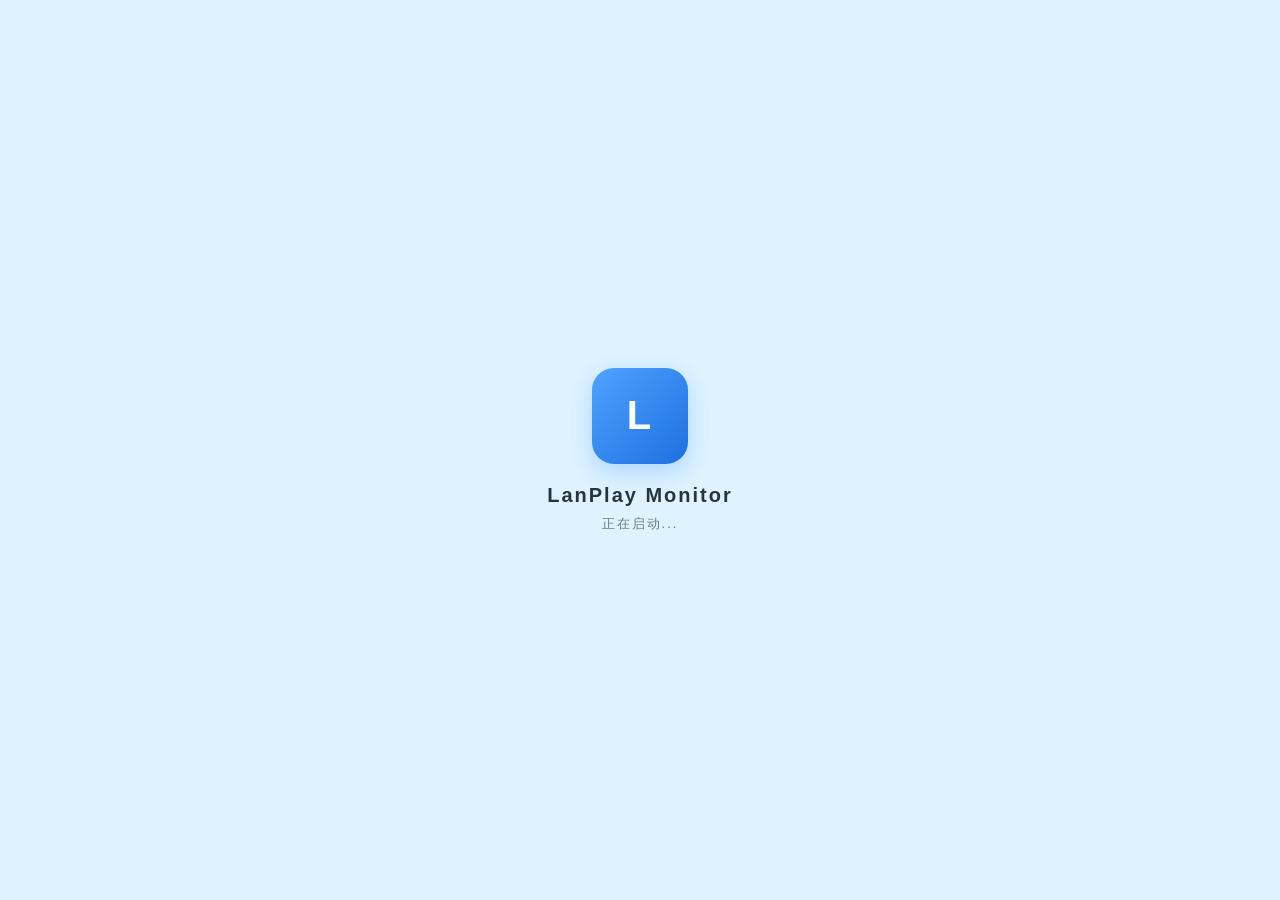
==== assets/_load.html @ ebf6ed11 "Create _load.html" ====
<!DOCTYPE html>
<html lang="zh-CN">
<head>
    <meta charset="utf-8">
    <meta name="viewport" content="width=device-width, initial-scale=1, viewport-fit=cover">
    <!-- 让 WebView 加载页背景与原生 presplash 完全一致，避免闪现紫色三柱 -->
    <title>LanPlay Monitor</title>
    <style>
        html, body {
            margin: 0;
            padding: 0;
            width: 100%;
            height: 100%;
            /* 与 buildozer.spec 中 android.presplash_color、styles.xml 中 windowSplashScreenBackground 保持一致 */
            background-color: #DFF3FF;
            /* 去掉默认滚动条/高亮，保证从原生闪屏到 WebView 无视觉跳变 */
            overflow: hidden;
            -webkit-tap-highlight-color: transparent;
        }
        /* 彻底隐藏默认 .loader 三根紫色柱（即使旧 CSS 被缓存也无效） */
        .loader, .loader:before, .loader:after {
            display: none !important;
            width: 0 !important;
            height: 0 !important;
            background: transparent !important;
            animation: none !important;
            -webkit-animation: none !important;
        }
        /* 可选：居中放一个和应用一致的 logo/文字，让等待更自然。
           如不需要任何元素，把下面 .brand 块删掉即可，只剩纯色背景 */
        .brand {
            position: fixed;
            left: 0; right: 0; top: 0; bottom: 0;
            display: flex;
            align-items: center;
            justify-content: center;
            flex-direction: column;
            font-family: -apple-system, "PingFang SC", "Microsoft YaHei", sans-serif;
            color: #0F1923;
            letter-spacing: 2px;
            user-select: none;
        }
        .brand .logo {
            width: 96px;
            height: 96px;
            border-radius: 22px;
            background: #2E8BFF linear-gradient(135deg, #4FA3FF 0%, #1E6FE0 100%);
            display: flex;
            align-items: center;
            justify-content: center;
            color: #fff;
            font-size: 40px;
            font-weight: 700;
            margin-bottom: 20px;
            box-shadow: 0 8px 24px rgba(46,139,255,0.28);
        }
        .brand .title {
            font-size: 20px;
            font-weight: 600;
            opacity: 0.88;
        }
        .brand .sub {
            margin-top: 8px;
            font-size: 13px;
            opacity: 0.55;
        }
    </style>
</head>
<body>
    <div class="brand">
        <div class="logo">L</div>
        <div class="title">LanPlay Monitor</div>
        <div class="sub">正在启动...</div>
    </div>
    <!-- 保留 load 容器但清空，防止默认 loader 被脚本插入 -->
    <div id="load" style="height:100%"></div>
</body>
</html>
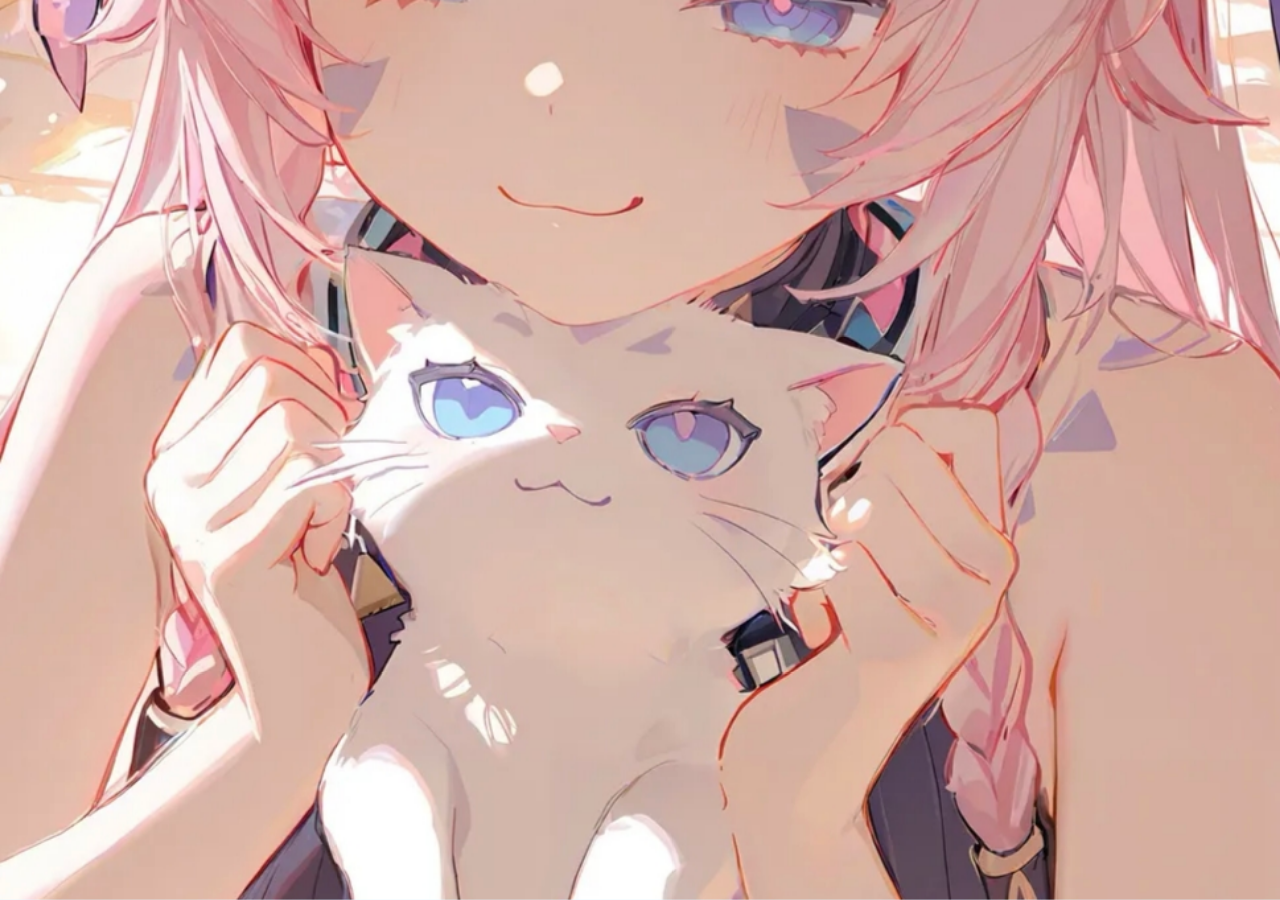
==== commit 4a7670bf: "Add files via upload" ====
--- a/assets/_load.html
+++ b/assets/_load.html
@@ -2,8 +2,7 @@
 <html lang="zh-CN">
 <head>
     <meta charset="utf-8">
-    <meta name="viewport" content="width=device-width, initial-scale=1, viewport-fit=cover">
-    <!-- 让 WebView 加载页背景与原生 presplash 完全一致，避免闪现紫色三柱 -->
+    <meta name="viewport" content="width=device-width, initial-scale=1, maximum-scale=1, user-scalable=no, viewport-fit=cover">
     <title>LanPlay Monitor</title>
     <style>
         html, body {
@@ -11,13 +10,23 @@
             padding: 0;
             width: 100%;
             height: 100%;
-            /* 与 buildozer.spec 中 android.presplash_color、styles.xml 中 windowSplashScreenBackground 保持一致 */
             background-color: #DFF3FF;
-            /* 去掉默认滚动条/高亮，保证从原生闪屏到 WebView 无视觉跳变 */
             overflow: hidden;
             -webkit-tap-highlight-color: transparent;
         }
-        /* 彻底隐藏默认 .loader 三根紫色柱（即使旧 CSS 被缓存也无效） */
+        .splash-img {
+            position: fixed;
+            inset: 0;
+            width: 100%;
+            height: 100%;
+            object-fit: cover;
+            object-position: center;
+            display: block;
+            pointer-events: none;
+            user-select: none;
+            -webkit-user-select: none;
+        }
+        /* 彻底隐藏 p4a 默认 .loader 三根紫色柱 */
         .loader, .loader:before, .loader:after {
             display: none !important;
             width: 0 !important;
@@ -26,53 +35,10 @@
             animation: none !important;
             -webkit-animation: none !important;
         }
-        /* 可选：居中放一个和应用一致的 logo/文字，让等待更自然。
-           如不需要任何元素，把下面 .brand 块删掉即可，只剩纯色背景 */
-        .brand {
-            position: fixed;
-            left: 0; right: 0; top: 0; bottom: 0;
-            display: flex;
-            align-items: center;
-            justify-content: center;
-            flex-direction: column;
-            font-family: -apple-system, "PingFang SC", "Microsoft YaHei", sans-serif;
-            color: #0F1923;
-            letter-spacing: 2px;
-            user-select: none;
-        }
-        .brand .logo {
-            width: 96px;
-            height: 96px;
-            border-radius: 22px;
-            background: #2E8BFF linear-gradient(135deg, #4FA3FF 0%, #1E6FE0 100%);
-            display: flex;
-            align-items: center;
-            justify-content: center;
-            color: #fff;
-            font-size: 40px;
-            font-weight: 700;
-            margin-bottom: 20px;
-            box-shadow: 0 8px 24px rgba(46,139,255,0.28);
-        }
-        .brand .title {
-            font-size: 20px;
-            font-weight: 600;
-            opacity: 0.88;
-        }
-        .brand .sub {
-            margin-top: 8px;
-            font-size: 13px;
-            opacity: 0.55;
-        }
     </style>
 </head>
 <body>
-    <div class="brand">
-        <div class="logo">L</div>
-        <div class="title">LanPlay Monitor</div>
-        <div class="sub">正在启动...</div>
-    </div>
-    <!-- 保留 load 容器但清空，防止默认 loader 被脚本插入 -->
+    <img class="splash-img" src="_presplash.png" alt="LanPlay Monitor">
     <div id="load" style="height:100%"></div>
 </body>
 </html>
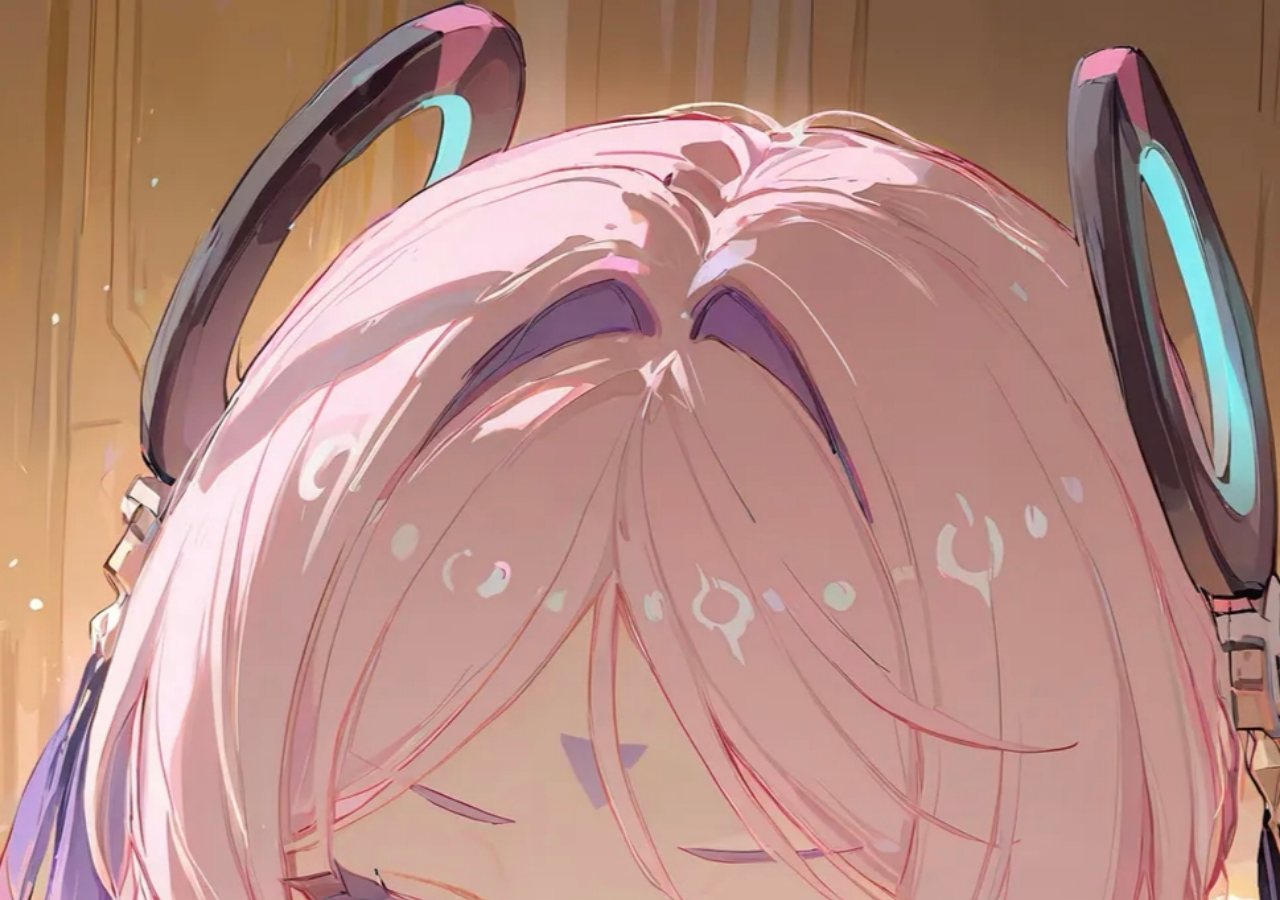
==== commit d257e7ea: "Add files via upload" ====
--- a/assets/_load.html
+++ b/assets/_load.html
@@ -5,26 +5,35 @@
     <meta name="viewport" content="width=device-width, initial-scale=1, maximum-scale=1, user-scalable=no, viewport-fit=cover">
     <title>LanPlay Monitor</title>
     <style>
+        * {
+            margin: 0;
+            padding: 0;
+            box-sizing: border-box;
+        }
         html, body {
             margin: 0;
             padding: 0;
-            width: 100%;
-            height: 100%;
+            width: 100vw;
+            height: 100vh;
             background-color: #DFF3FF;
             overflow: hidden;
             -webkit-tap-highlight-color: transparent;
         }
         .splash-img {
             position: fixed;
-            inset: 0;
-            width: 100%;
-            height: 100%;
+            top: 0;
+            left: 0;
+            right: 0;
+            bottom: 0;
+            width: 100vw;
+            height: 100vh;
             object-fit: cover;
-            object-position: center;
+            object-position: center top;
             display: block;
             pointer-events: none;
             user-select: none;
             -webkit-user-select: none;
+            z-index: 10;
         }
         /* 彻底隐藏 p4a 默认 .loader 三根紫色柱 */
         .loader, .loader:before, .loader:after {
